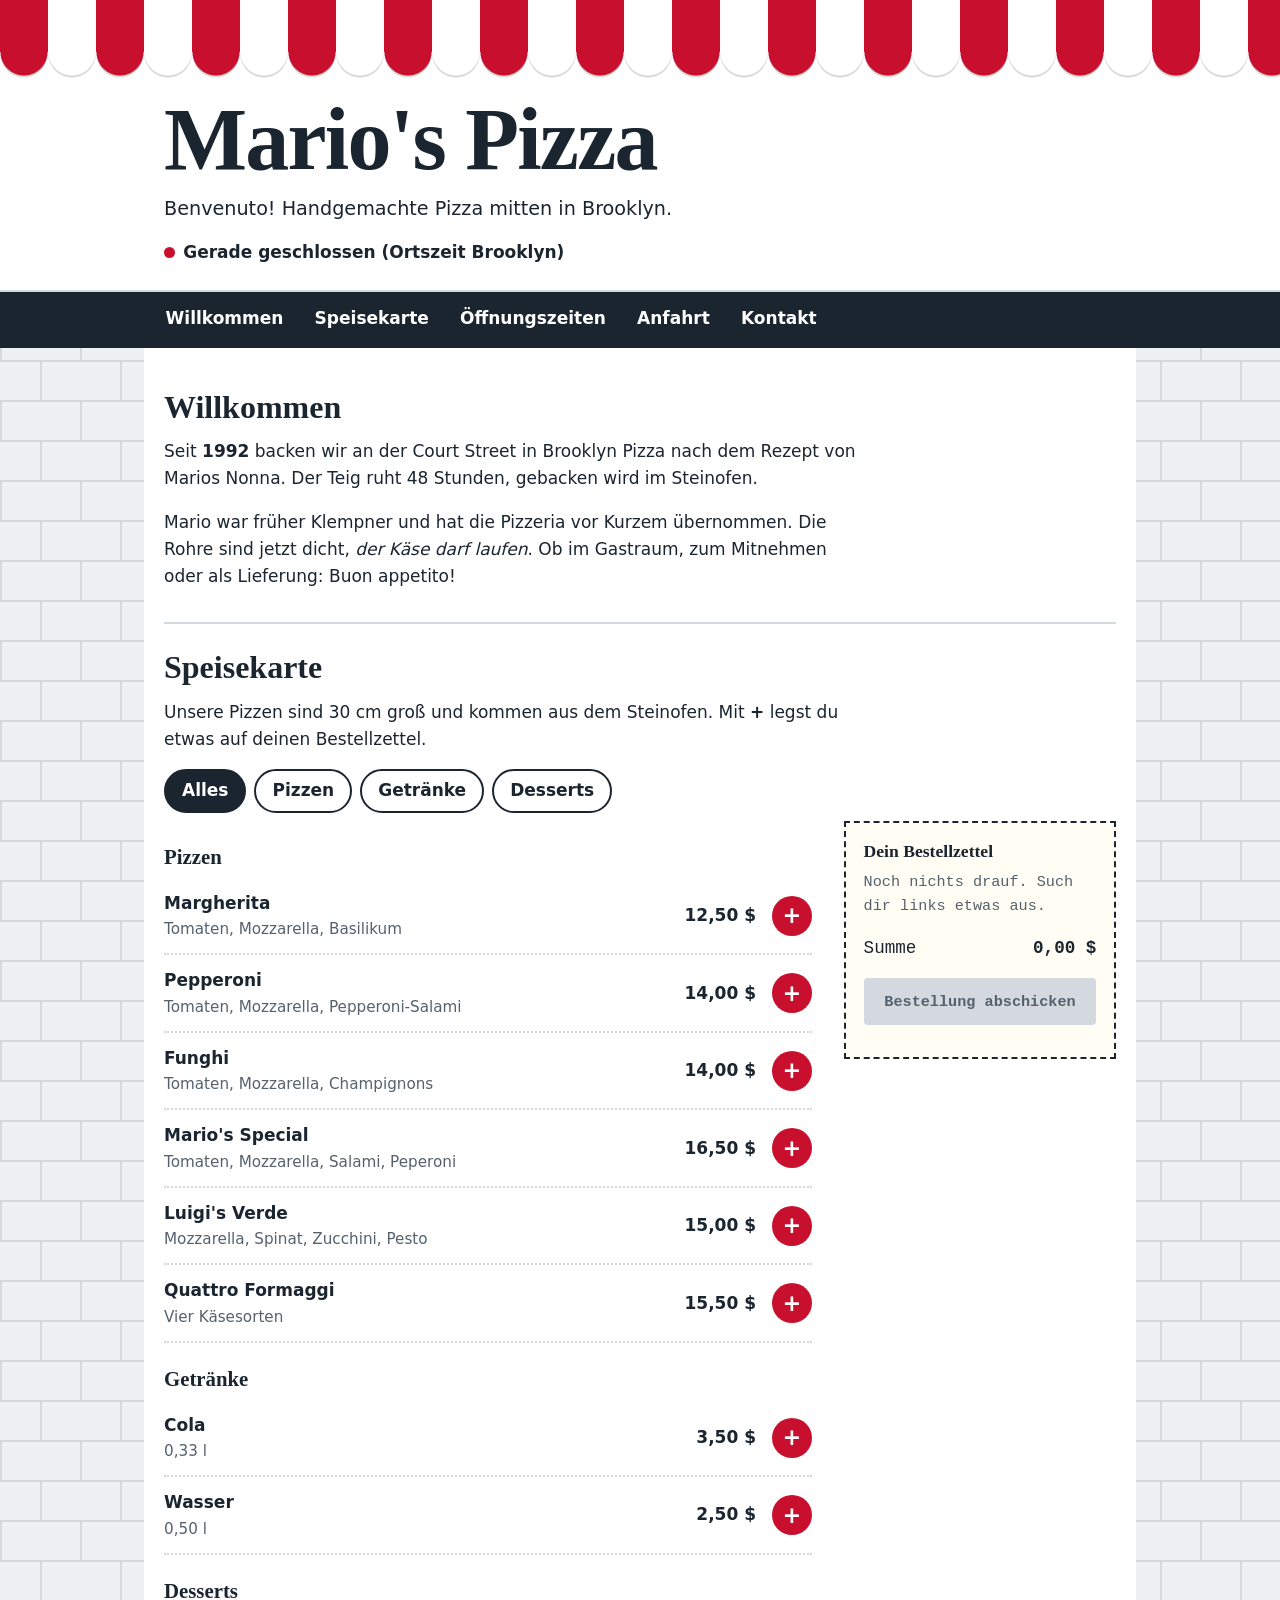
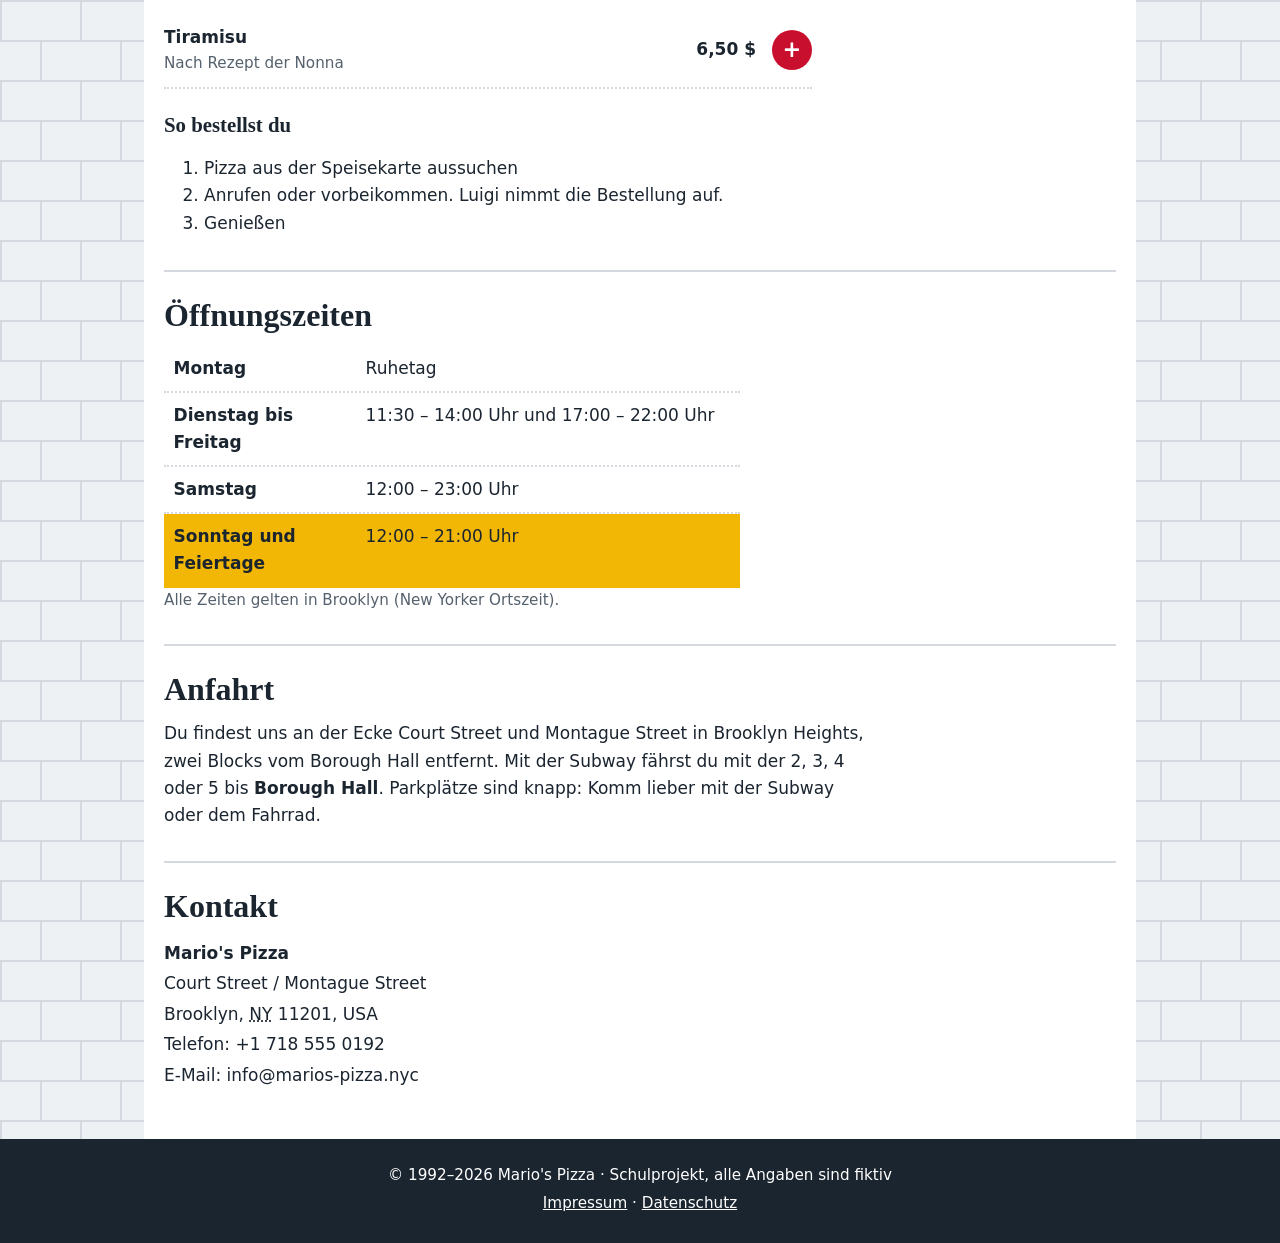
==== index.html @ b15149b6 "Erste commit" ====
<!DOCTYPE html>
<html lang="de">
<head>
    <meta charset="UTF-8">
    <meta name="viewport" content="width=device-width, initial-scale=1">
    <title>Mario's Pizza · Brooklyn</title>
    <meta name="description" content="Familienpizzeria an der Court Street in Brooklyn, seit 1992. Speisekarte, Öffnungszeiten und Anfahrt.">
    <link rel="stylesheet" href="css/style.css">
</head>
<body>
    <header class="kopf">
        <div class="markise" aria-hidden="true"></div>
        <div class="kopf-inhalt">
            <h1>Mario's Pizza</h1>
            <p class="slogan">Benvenuto! Handgemachte Pizza mitten in Brooklyn.</p>
            <p id="status" class="status" aria-live="polite"></p>
        </div>
    </header>

    <nav class="hauptnavigation" aria-label="Hauptnavigation">
        <ul>
            <li><a href="#willkommen">Willkommen</a></li>
            <li><a href="#speisekarte">Speisekarte</a></li>
            <li><a href="#oeffnungszeiten">Öffnungszeiten</a></li>
            <li><a href="#anfahrt">Anfahrt</a></li>
            <li><a href="#kontakt">Kontakt</a></li>
        </ul>
    </nav>

    <main>
        <section id="willkommen">
            <h2>Willkommen</h2>
            <p>Seit <strong>1992</strong> backen wir an der Court Street in Brooklyn Pizza nach dem Rezept von Marios Nonna. Der Teig ruht 48 Stunden, gebacken wird im Steinofen.</p>
            <p>Mario war früher Klempner und hat die Pizzeria vor Kurzem übernommen. Die Rohre sind jetzt dicht, <em>der Käse darf laufen</em>. Ob im Gastraum, zum Mitnehmen oder als Lieferung: Buon appetito!</p>
        </section>

        <section id="speisekarte">
            <h2>Speisekarte</h2>
            <p>Unsere Pizzen sind 30 cm groß und kommen aus dem Steinofen. Mit <strong>+</strong> legst du etwas auf deinen Bestellzettel.</p>

            <div class="filter" role="group" aria-label="Speisekarte filtern" id="filter"></div>

            <div class="karte-layout">
                <div id="speisekarte-liste"></div>

                <aside class="zettel" aria-labelledby="zettel-titel">
                    <h3 id="zettel-titel">Dein Bestellzettel</h3>
                    <p id="zettel-leer" class="zettel-leer">Noch nichts drauf. Such dir links etwas aus.</p>
                    <ul id="zettel-liste"></ul>
                    <p class="zettel-summe" aria-live="polite">Summe <strong id="zettel-summe">0,00 $</strong></p>
                    <button type="button" id="zettel-senden" disabled>Bestellung abschicken</button>
                    <p id="zettel-meldung" class="zettel-meldung" role="status"></p>
                </aside>
            </div>

            <h3>So bestellst du</h3>
            <ol>
                <li>Pizza aus der Speisekarte aussuchen</li>
                <li>Anrufen oder vorbeikommen. Luigi nimmt die Bestellung auf.</li>
                <li>Genießen</li>
            </ol>
        </section>

        <section id="oeffnungszeiten">
            <h2>Öffnungszeiten</h2>
            <dl id="zeiten">
                <div data-tage="1"><dt>Montag</dt><dd>Ruhetag</dd></div>
                <div data-tage="2,3,4,5"><dt>Dienstag bis Freitag</dt><dd>11:30 – 14:00 Uhr und 17:00 – 22:00 Uhr</dd></div>
                <div data-tage="6"><dt>Samstag</dt><dd>12:00 – 23:00 Uhr</dd></div>
                <div data-tage="0"><dt>Sonntag und Feiertage</dt><dd>12:00 – 21:00 Uhr</dd></div>
            </dl>
            <p class="hinweis">Alle Zeiten gelten in Brooklyn (New Yorker Ortszeit).</p>
        </section>

        <section id="anfahrt">
            <h2>Anfahrt</h2>
            <p>Du findest uns an der Ecke Court Street und Montague Street in Brooklyn Heights, zwei Blocks vom Borough Hall entfernt. Mit der Subway fährst du mit der 2, 3, 4 oder 5 bis <strong>Borough Hall</strong>. Parkplätze sind knapp: Komm lieber mit der Subway oder dem Fahrrad.</p>
        </section>

        <section id="kontakt">
            <h2>Kontakt</h2>
            <address>
                <strong>Mario's Pizza</strong><br>
                Court Street / Montague Street<br>
                Brooklyn, <abbr title="New York">NY</abbr> 11201, USA<br>
                Telefon: +1 718 555 0192<br>
                E-Mail: info@marios-pizza.nyc
            </address>
        </section>
    </main>

    <footer>
        <p>© 1992–2026 Mario's Pizza · Schulprojekt, alle Angaben sind fiktiv</p>
        <p><a href="impressum.html">Impressum</a> · <a href="datenschutz.html">Datenschutz</a></p>
    </footer>

    <script src="js/speisekarte.js"></script>
    <script src="js/script.js"></script>
</body>
</html>
---- css/style.css ----
/* Mario's Pizza · Startpunkt
   Die Farben stehen oben als Variablen: ändere sie dort, und die ganze Seite ändert sich. */
:root {
    --rot: #c8102e;        /* Markise */
    --tinte: #1b2530;      /* Text, Navigation */
    --kachel: #eef1f3;     /* Wandfliesen */
    --fuge: #d3d9de;       /* Fugen zwischen den Fliesen */
    --basilikum: #1f6f43;
    --kaese: #f2b705;      /* Hervorhebung */
    --papier: #fffdf4;     /* Bestellzettel */
    --schrift-titel: "Rockwell", "Roboto Slab", "Rockwell Extra Bold", Georgia, serif;
    --schrift-text: system-ui, -apple-system, "Segoe UI", Roboto, sans-serif;
}

* { box-sizing: border-box; }

html { scroll-padding-top: 4rem; }
@media (prefers-reduced-motion: no-preference) { html { scroll-behavior: smooth; } }

body {
    margin: 0;
    color: var(--tinte);
    font-family: var(--schrift-text);
    font-size: 1.0625rem;
    line-height: 1.6;
    /* Subway-Fliesen aus einer kleinen SVG-Grafik */
    background-color: var(--kachel);
    background-image: url("data:image/svg+xml,%3Csvg xmlns='http://www.w3.org/2000/svg' width='80' height='80'%3E%3Cg stroke='%23d3d9de' stroke-width='2' fill='none'%3E%3Cpath d='M0 1H80M0 41H80M1 0V40M41 40V80'/%3E%3C/g%3E%3C/svg%3E");
}

/* ---------- Kopf mit Markise ---------- */
.markise {
    position: relative;
    height: 3.25rem;
    background: repeating-linear-gradient(90deg, var(--rot) 0 48px, #fff 48px 96px);
}
.markise::after {
    content: "";
    position: absolute;
    left: 0; right: 0; top: 100%;
    height: 24px;
    background:
        radial-gradient(circle at 24px 0, var(--rot) 23px, transparent 24px) 0 0 / 96px 24px repeat-x,
        radial-gradient(circle at 72px 0, #fff 23px, transparent 24px) 0 0 / 96px 24px repeat-x;
    filter: drop-shadow(0 2px 0 rgba(27, 37, 48, .18));
    z-index: 2;
}
.kopf { background: #fff; border-bottom: 2px solid var(--fuge); }
.kopf-inhalt {
    max-width: 62rem;
    margin: 0 auto;
    padding: 2.75rem 1.25rem 1.5rem;
}
.kopf h1 {
    margin: 0;
    font-family: var(--schrift-titel);
    font-weight: 800;
    font-size: clamp(2.75rem, 9vw, 5.5rem);
    line-height: 1;
    letter-spacing: -.02em;
}
.slogan { margin: .6rem 0 0; font-size: 1.2rem; }
.status {
    display: inline-flex; align-items: center; gap: .5rem;
    margin: .9rem 0 0;
    font-weight: 600;
    min-height: 1.6rem;
}
.status::before {
    content: ""; width: .7rem; height: .7rem; border-radius: 50%;
    background: var(--fuge);
}
.status.offen::before { background: var(--basilikum); }
.status.zu::before { background: var(--rot); }
.status:empty { display: none; }

/* ---------- Navigation ---------- */
.hauptnavigation {
    position: sticky; top: 0; z-index: 10;
    background: var(--tinte);
}
.hauptnavigation ul {
    display: flex; flex-wrap: wrap; gap: 0 .25rem;
    max-width: 62rem; margin: 0 auto; padding: 0 .5rem;
    list-style: none;
}
.hauptnavigation a {
    display: block;
    padding: .8rem .85rem;
    color: #fff;
    text-decoration: none;
    font-weight: 600;
    border-bottom: 3px solid transparent;
}
.hauptnavigation a:hover { border-bottom-color: var(--kaese); }

/* ---------- Inhalt ---------- */
main {
    max-width: 62rem;
    margin: 0 auto;
    padding: 1rem 1.25rem 2rem;
    background: #fff;
}
section { padding: 1.5rem 0 1rem; }
section + section { border-top: 2px solid var(--fuge); }
h2, h3 { font-family: var(--schrift-titel); line-height: 1.2; }
h2 { margin: 0 0 .75rem; font-size: 2rem; }
h3 { margin: 1.5rem 0 .5rem; font-size: 1.3rem; }
p { margin: 0 0 1rem; max-width: 65ch; }
.hinweis { color: #55616d; font-size: .95rem; }
a { color: var(--rot); }
:focus-visible { outline: 3px solid var(--kaese); outline-offset: 2px; }
.hauptnavigation :focus-visible { outline-color: #fff; }

/* ---------- Speisekarte ---------- */
.filter { display: flex; flex-wrap: wrap; gap: .5rem; margin: 1rem 0 .5rem; }
.filter button {
    font: inherit; font-weight: 600;
    padding: .4rem 1rem;
    color: var(--tinte); background: #fff;
    border: 2px solid var(--tinte); border-radius: 2rem;
    cursor: pointer;
}
.filter button[aria-pressed="true"] { color: #fff; background: var(--tinte); }

.karte-layout { display: grid; gap: 2rem; align-items: start; }
@media (min-width: 52rem) { .karte-layout { grid-template-columns: 1fr 17rem; } }

#speisekarte-liste ul { list-style: none; margin: 0; padding: 0; }
.artikel {
    display: grid; grid-template-columns: 1fr auto auto; align-items: center; gap: .25rem 1rem;
    padding: .75rem 0;
    border-bottom: 2px dotted var(--fuge);
}
.artikel-name { font-weight: 700; }
.artikel-text { display: block; color: #55616d; font-size: .95rem; }
.artikel-preis { font-weight: 700; font-variant-numeric: tabular-nums; }
.plus {
    width: 2.5rem; height: 2.5rem;
    font: inherit; font-size: 1.4rem; font-weight: 700; line-height: 1;
    color: #fff; background: var(--rot);
    border: 0; border-radius: 50%; cursor: pointer;
}
.plus:hover { background: #a60d26; }

/* ---------- Bestellzettel ---------- */
.zettel {
    padding: 1.1rem 1.1rem 1.25rem;
    background: var(--papier);
    border: 2px dashed var(--tinte);
    font-family: ui-monospace, "Cascadia Mono", Consolas, monospace;
    font-size: .95rem;
}
@media (min-width: 52rem) { .zettel { position: sticky; top: 4.5rem; } }
.zettel h3 { margin-top: 0; font-size: 1.1rem; }
.zettel-leer { color: #55616d; }
#zettel-liste { list-style: none; margin: 0 0 .75rem; padding: 0; }
#zettel-liste li {
    display: grid; grid-template-columns: 1fr auto; gap: 0 .5rem;
    padding: .35rem 0; border-bottom: 1px dotted var(--tinte);
}
.zeile-steuerung { display: flex; align-items: center; gap: .35rem; }
.zeile-steuerung button {
    width: 1.7rem; height: 1.7rem; padding: 0;
    font: inherit; font-weight: 700;
    background: #fff; border: 1.5px solid var(--tinte); border-radius: 4px; cursor: pointer;
}
.zettel-summe { display: flex; justify-content: space-between; margin: 0 0 1rem; font-size: 1.1rem; }
.zettel button#zettel-senden {
    width: 100%; padding: .7rem 1rem;
    font: inherit; font-weight: 700;
    color: #fff; background: var(--basilikum);
    border: 0; border-radius: 4px; cursor: pointer;
}
.zettel button#zettel-senden:disabled { background: var(--fuge); color: #55616d; cursor: not-allowed; }
.zettel-meldung { margin: .75rem 0 0; font-family: var(--schrift-text); }

/* ---------- Öffnungszeiten ---------- */
#zeiten { margin: 0; max-width: 36rem; }
#zeiten div {
    display: grid; grid-template-columns: 11rem 1fr; gap: 0 1rem;
    padding: .55rem .6rem;
    border-bottom: 2px dotted var(--fuge);
}
#zeiten dt { font-weight: 700; }
#zeiten dd { margin: 0; }
#zeiten .heute { background: var(--kaese); border-bottom-color: var(--kaese); }
@media (max-width: 34rem) { #zeiten div { grid-template-columns: 1fr; } }

address { font-style: normal; line-height: 1.8; }

/* ---------- Fuß ---------- */
footer {
    padding: 1.5rem 1.25rem;
    color: #fff; background: var(--tinte);
    text-align: center; font-size: .95rem;
}
footer p { max-width: none; margin: 0 0 .25rem; }
footer a { color: #fff; }

.unterseite main { min-height: 50vh; }
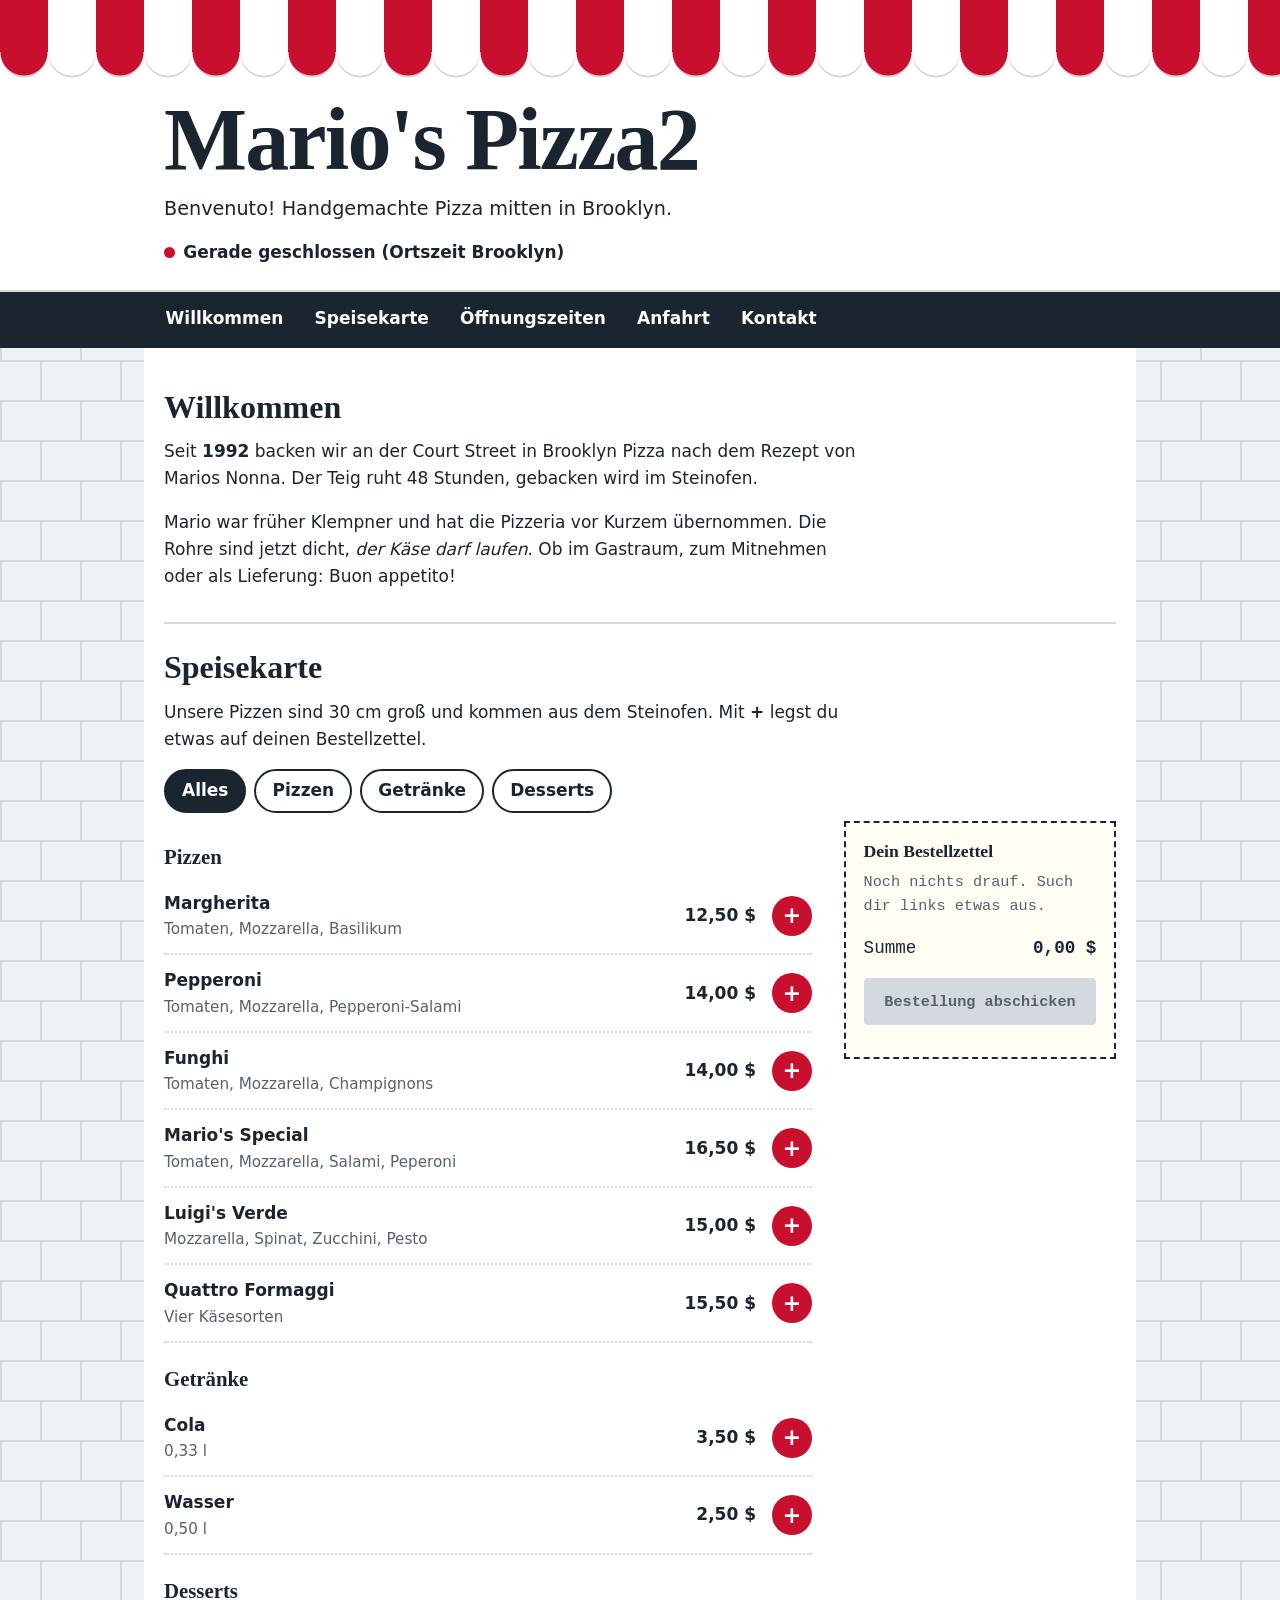
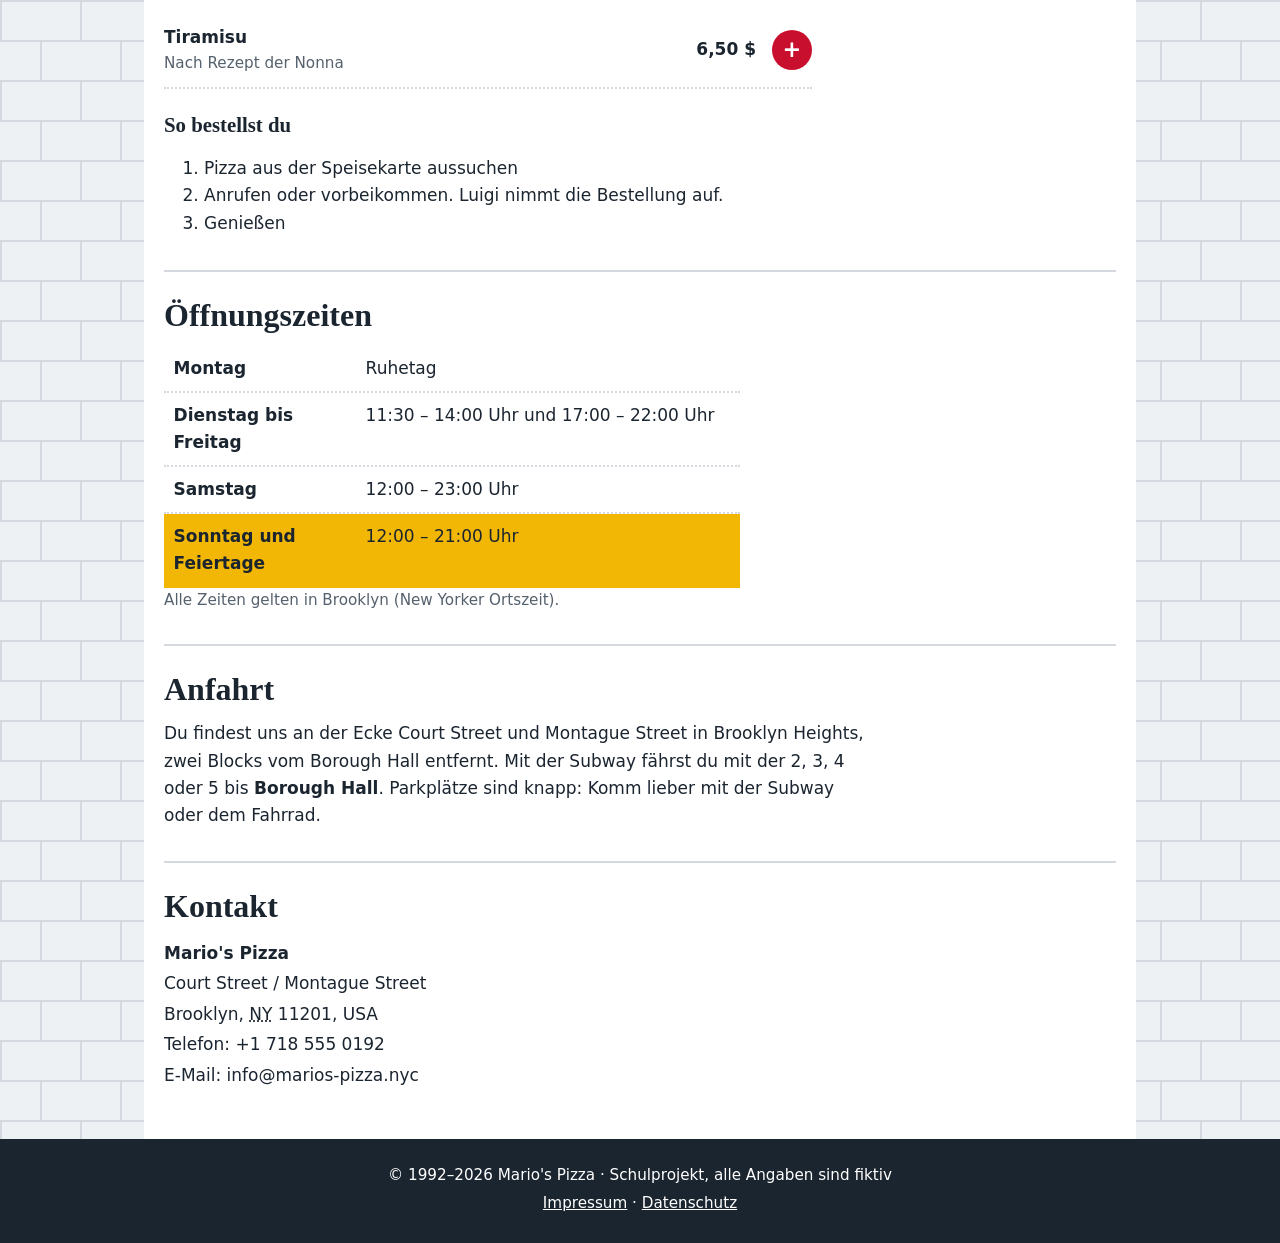
==== commit 8001fce4: "Zweite Commit" ====
--- a/index.html
+++ b/index.html
@@ -11,7 +11,7 @@
     <header class="kopf">
         <div class="markise" aria-hidden="true"></div>
         <div class="kopf-inhalt">
-            <h1>Mario's Pizza</h1>
+            <h1>Mario's Pizza2</h1>
             <p class="slogan">Benvenuto! Handgemachte Pizza mitten in Brooklyn.</p>
             <p id="status" class="status" aria-live="polite"></p>
         </div>
